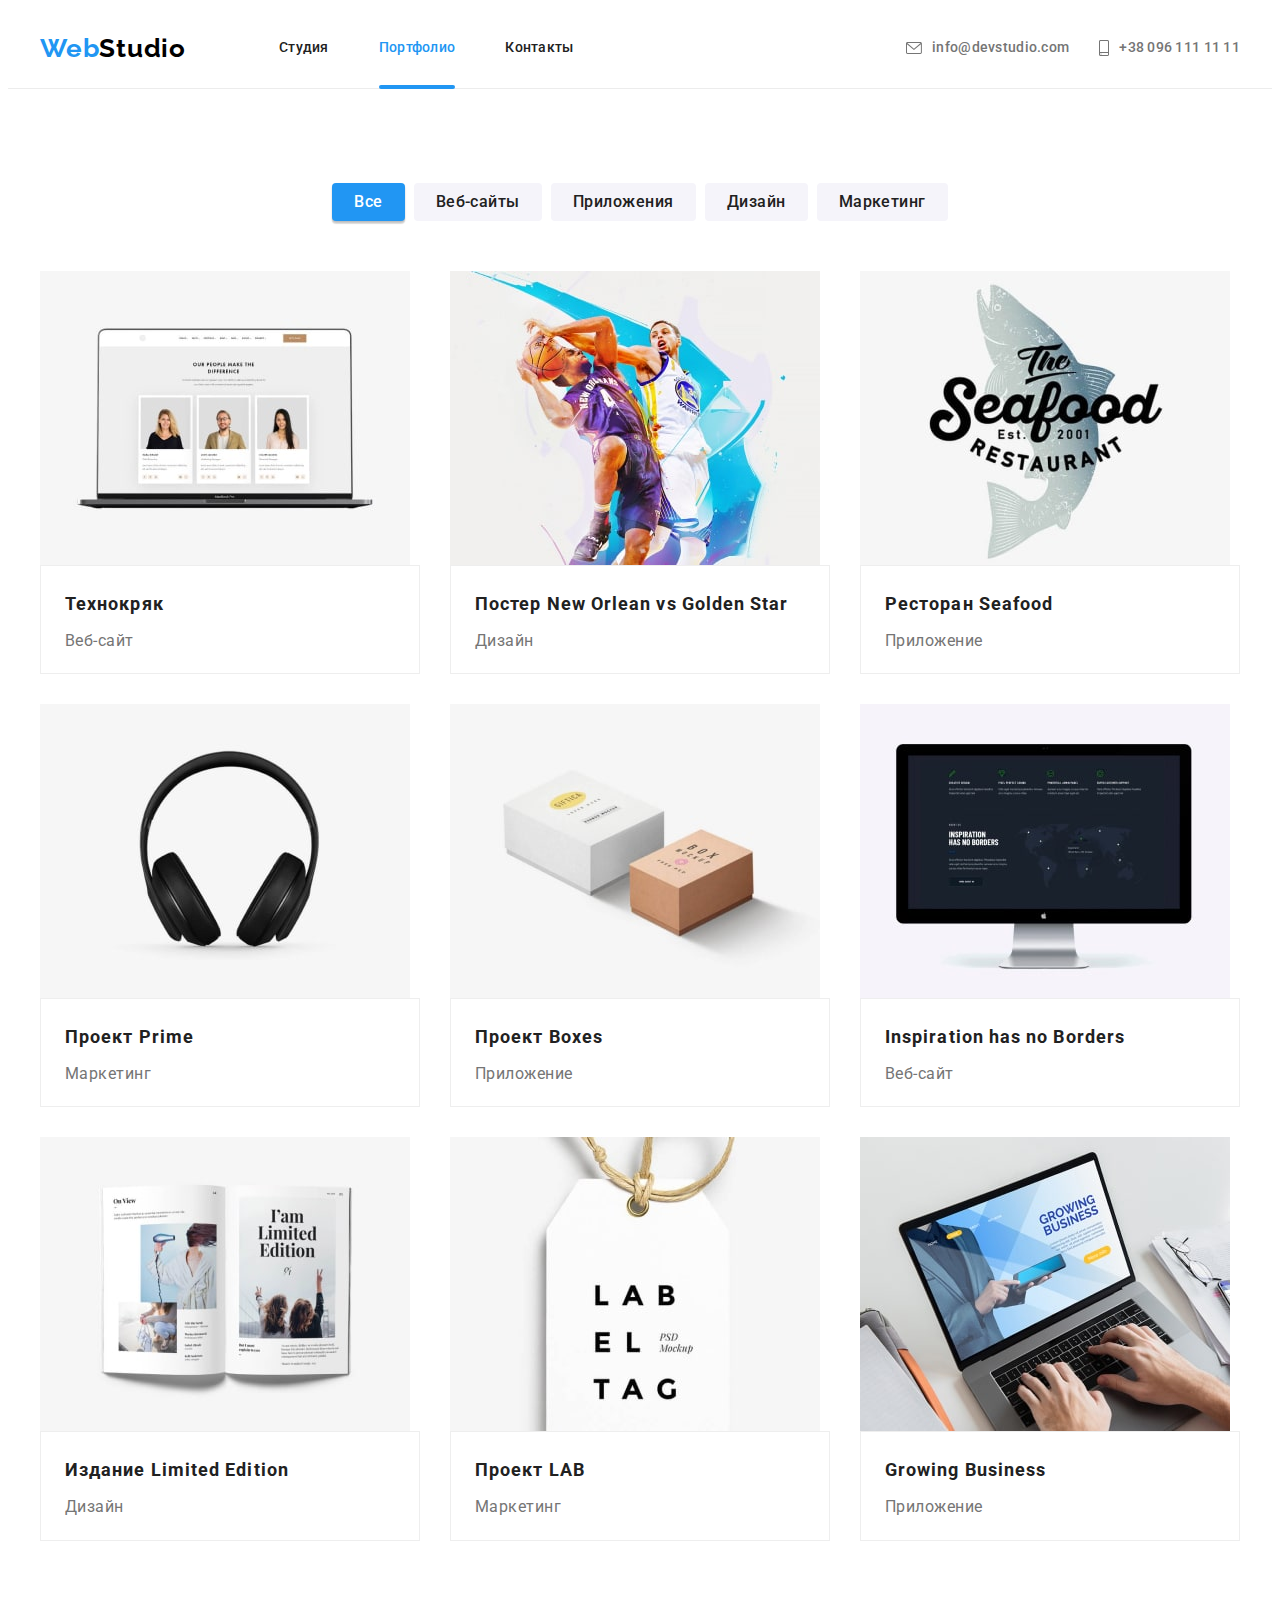
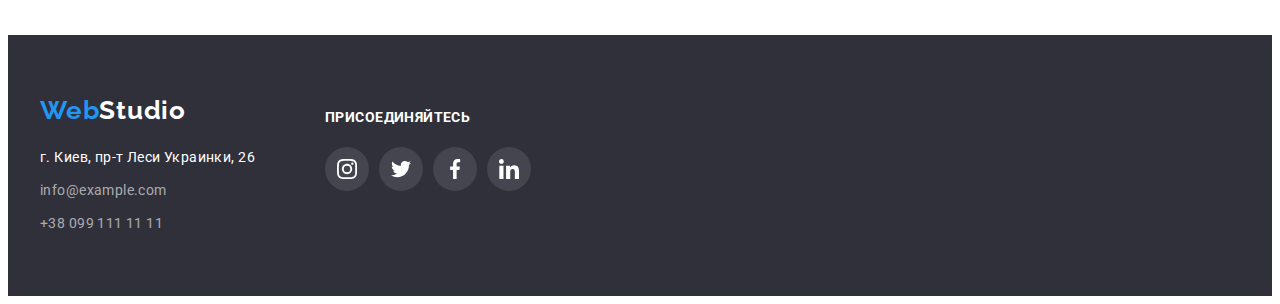
==== portfolio.html @ 21e42ee5 "Initial commit" ====
<!DOCTYPE html>
<html lang="ru">
  <head>
    <meta charset="UTF-8" />
    <meta http-equiv="X-UA-Compatible" content="IE=edge" />
    <meta name="viewport" content="width=device-width, initial-scale=1.0" />
    <title>WebStudio</title>
    <link
      rel="stylesheet"
      href="https://cdnjs.cloudflare.com/ajax/libs/modern-normalize/1.1.0/modern-normalize.min.css"
      integrity="sha512-wpPYUAdjBVSE4KJnH1VR1HeZfpl1ub8YT/NKx4PuQ5NmX2tKuGu6U/JRp5y+Y8XG2tV+wKQpNHVUX03MfMFn9Q=="
      crossorigin="anonymous"
      referrerpolicy="no-referrer"
    />
    <link rel="preconnect" href="https://fonts.googleapis.com" />
    <link rel="preconnect" href="https://fonts.gstatic.com" crossorigin />
    <link
      href="https://fonts.googleapis.com/css2?family=Raleway:wght@700&family=Roboto:wght@400;500;700;900&display=swap"
      rel="stylesheet"
    />
    <link rel="stylesheet" href="./css/styles.css" />
  </head>

  <body>
    <!-- Шапка сайта -->
    <header class="header">
      <div class="container main-nav">
        <a class="link logo" href="./index.html">Web<span class="header-logo-desc">Studio</span></a>
        <nav class="header-nav">
          <ul class="site-nav">
            <li class="list header-item">
              <a class="link header-link" href="./index.html">Студия</a>
            </li>
            <li class="list header-item">
              <a class="link header-link current" href="./portfolio.html">Портфолио</a>
            </li>
            <li class="list header-item">
              <a class="link header-link" href="">Контакты</a>
            </li>
          </ul>
        </nav>
        <ul class="list header-info">
          <li class="header-item">
            <a class="link info-link" href="mailto:info@devstudio.com"
              ><svg class="icon-contact" width="16" height="12">
                <use href="./images/icon.svg#icon-envelope"></use></svg
              >info@devstudio.com
            </a>
          </li>
          <li class="header-item">
            <a class="link info-link tel" href="tel:+380961111111"
              ><svg class="icon-contact" width="10" height="16">
                <use href="./images/icon.svg#icon-smartphone"></use></svg
              >+38 096 111 11 11</a
            >
          </li>
        </ul>
      </div>
    </header>

    <!--Список портфолио  -->
    <main class="main">
      <section class="main-section">
        <div class="container">
          <h1 class="visually-hidden">Наши роботы</h1>
          <ul class="list main-list">
            <li class="main-item"><button class="main-btn current" type="button">Все</button></li>
            <li class="main-item"><button class="main-btn" type="button">Веб-сайты</button></li>
            <li class="main-item"><button class="main-btn" type="button">Приложения</button></li>
            <li class="main-item"><button class="main-btn" type="button">Дизайн</button></li>
            <li class="main-item"><button class="main-btn" type="button">Маркетинг</button></li>
          </ul>

          <ul class="main-content-list">
            <li class="list main-content-item">
              <a class="link content-link" href="">
                <div class="content-top-wrap">
                  <img src="./images/portfolio1.jpg" alt="Технокряк" width="370" />
                  <p class="content-top-text">
                    Ресурс предлагает комплексные предложения с разным уровнем функционала и
                    сервисов. Все это позволит посетителю получить исчерпывающие сведения о компании
                    или частном лице.
                  </p>
                </div>
                <div class="content-wrap">
                  <h2 class="main-content-title">Технокряк</h2>
                  <p class="main-content-desc">Веб-сайт</p>
                </div></a
              >
            </li>
            <li class="list main-content-item">
              <a class="link content-link" href="">
                <div class="content-top-wrap">
                  <img
                    src="./images/portfolio2.jpg"
                    alt="Постер New Orlean vs Golden Star"
                    width="370"
                  />
                  <p class="content-top-text">
                    Ресурс предлагает комплексные предложения с разным уровнем функционала и
                    сервисов. Все это позволит посетителю получить исчерпывающие сведения о компании
                    или частном лице.
                  </p>
                </div>
                <div class="content-wrap">
                  <h2 class="main-content-title">
                    Постер <span lang="en">New Orlean vs Golden Star</span>
                  </h2>
                  <p class="main-content-desc">Дизайн</p>
                </div>
              </a>
            </li>
            <li class="list main-content-item">
              <a class="link content-link" href="">
                <div class="content-top-wrap">
                  <img src="./images/portfolio3.jpg" alt="Ресторан Seafood" width="370" />
                  <p class="content-top-text">
                    Ресурс предлагает комплексные предложения с разным уровнем функционала и
                    сервисов. Все это позволит посетителю получить исчерпывающие сведения о компании
                    или частном лице.
                  </p>
                </div>
                <div class="content-wrap">
                  <h2 class="main-content-title">Ресторан <span lang="en">Seafood</span></h2>
                  <p class="main-content-desc">Приложение</p>
                </div>
              </a>
            </li>
            <li class="list main-content-item">
              <a class="link content-link" href="">
                <div class="content-top-wrap">
                  <img src="./images/portfolio4.jpg" alt="Проект Prime" width="370" />
                  <p class="content-top-text">
                    Ресурс предлагает комплексные предложения с разным уровнем функционала и
                    сервисов. Все это позволит посетителю получить исчерпывающие сведения о компании
                    или частном лице.
                  </p>
                </div>
                <div class="content-wrap">
                  <h2 class="main-content-title">Проект <span lang="en">Prime</span></h2>
                  <p class="main-content-desc">Маркетинг</p>
                </div>
              </a>
            </li>
            <li class="list main-content-item">
              <a class="link content-link" href="">
                <div class="content-top-wrap">
                  <img src="./images/portfolio5.jpg" alt="Проект Boxes" width="370" />
                  <p class="content-top-text">
                    Ресурс предлагает комплексные предложения с разным уровнем функционала и
                    сервисов. Все это позволит посетителю получить исчерпывающие сведения о компании
                    или частном лице.
                  </p>
                </div>
                <div class="content-wrap">
                  <h2 class="main-content-title">Проект <span lang="en">Boxes</span></h2>
                  <p class="main-content-desc">Приложение</p>
                </div>
              </a>
            </li>
            <li class="list main-content-item">
              <a class="link content-link" href="">
                <div class="content-top-wrap">
                  <img src="./images/portfolio6.jpg" alt="Inspiration has no Borders" width="370" />
                  <p class="content-top-text">
                    Ресурс предлагает комплексные предложения с разным уровнем функционала и
                    сервисов. Все это позволит посетителю получить исчерпывающие сведения о компании
                    или частном лице.
                  </p>
                </div>
                <div class="content-wrap">
                  <h2 class="main-content-title">
                    <span lang="en">Inspiration has no Borders</span>
                  </h2>
                  <p class="main-content-desc">Веб-сайт</p>
                </div>
              </a>
            </li>
            <li class="list main-content-item">
              <a class="link content-link" href="">
                <div class="content-top-wrap">
                  <img src="./images/portfolio7.jpg" alt="Издание Limited Edition" width="370" />
                  <p class="content-top-text">
                    Ресурс предлагает комплексные предложения с разным уровнем функционала и
                    сервисов. Все это позволит посетителю получить исчерпывающие сведения о компании
                    или частном лице.
                  </p>
                </div>
                <div class="content-wrap">
                  <h2 class="main-content-title">Издание <span lang="en">Limited Edition</span></h2>
                  <p class="main-content-desc">Дизайн</p>
                </div>
              </a>
            </li>
            <li class="list main-content-item">
              <a class="link content-link" href="">
                <div class="content-top-wrap">
                  <img src="./images/portfolio8.jpg" alt="Проект LAB" width="370" />
                  <p class="content-top-text">
                    Ресурс предлагает комплексные предложения с разным уровнем функционала и
                    сервисов. Все это позволит посетителю получить исчерпывающие сведения о компании
                    или частном лице.
                  </p>
                </div>
                <div class="content-wrap">
                  <h2 class="main-content-title">Проект <span lang="en">LAB</span></h2>
                  <p class="main-content-desc">Маркетинг</p>
                </div>
              </a>
            </li>
            <li class="list main-content-item">
              <a class="link content-link" href="">
                <div class="content-top-wrap">
                  <img src="./images/portfolio9.jpg" alt="Growing Business" width="370" />
                  <p class="content-top-text">
                    Ресурс предлагает комплексные предложения с разным уровнем функционала и
                    сервисов. Все это позволит посетителю получить исчерпывающие сведения о компании
                    или частном лице.
                  </p>
                </div>
                <div class="content-wrap">
                  <h2 class="main-content-title"><span lang="en">Growing Business</span></h2>
                  <p class="main-content-desc">Приложение</p>
                </div>
              </a>
            </li>
          </ul>
        </div>
      </section>
    </main>

    <!-- Підвал сайта -->
    <footer class="footer">
      <div class="container">
        <div class="footer-address-block">
          <a class="link footer-logo logo" href="./index.html"
            >Web<span class="footer-logo-dsc">Studio</span></a
          >
          <address class="footer-address">
            <ul class="list footer-address-list">
              <li class="list footer-address-item footer-item">
                <a
                  class="link footer-address-link"
                  href="https://goo.gl/maps/ybXtjSqPj97G9J9u8"
                  target="_blank"
                  rel="noopener noreferrer"
                >
                  г. Киев, пр-т Леси Украинки, 26
                </a>
              </li>
              <li class="list address-info-list footer-item">
                <a class="link footer-info-link" href="mailto:info@example.com">info@example.com</a>
              </li>
              <li class="list address-info-list footer-item">
                <a class="link footer-info-link" href="tel:+380991111111">+38 099 111 11 11</a>
              </li>
            </ul>
          </address>
        </div>
        <div class="footer-soc-link">
          <h3 class="soc-link-title">присоединяйтесь</h3>
          <ul class="list soc-link-list">
            <li class="soc-link-item">
              <a class="link soc-link" href=""
                ><svg class="icon-soc-link" width="20" height="20">
                  <use href="./images/icon.svg#icon-instagram"></use></svg
              ></a>
            </li>
            <li class="soc-link-item">
              <a class="link soc-link" href=""
                ><svg class="icon-soc-link" width="20" height="20">
                  <use href="./images/icon.svg#icon-twitter"></use></svg
              ></a>
            </li>
            <li class="soc-link-item">
              <a class="link soc-link" href=""
                ><svg class="icon-soc-link" width="20" height="20">
                  <use href="./images/icon.svg#icon-facebook"></use></svg
              ></a>
            </li>
            <li class="soc-link-item">
              <a class="link soc-link" href=""
                ><svg class="icon-soc-link" width="20" height="20">
                  <use href="./images/icon.svg#icon-linkedin"></use></svg
              ></a>
            </li>
          </ul>
        </div>
      </div>
    </footer>
  </body>
</html>
---- css/styles.css ----
/* цвет основного текста  #212121 */
/* вторичный цвет  #757575 */
/* белый #ffffff */
/* акцент #2196F3 */
/* верх лого  #000000;*/
/* почта, тел в футтер rgba(255, 255, 255, 0.6); */
/* вторичный цвет фона  #F5F4FA  */

:root {
  --primary-text-color: #757575;
  --title-text-color: #212121;
  --accent-color: #2196f3;
  --second-title-color: #ffffff;
  --card-set-gap: 30px;
  --padding-portfolio: 24px;
  --padding-section: 94px;
  --social-link-fill: #afb1b8;
  --typical-duration: 250ms;
  --typical-timing-function: cubic-bezier(0.4, 0, 0.2, 1);
}
p,
h1,
h2,
h3,
h4,
h5,
h6 {
  margin: 0;
}
ul {
  margin: 0;
  padding-left: 0;
}
img {
  display: block;
  max-width: 100%;
  height: auto;
}

body {
  font-family: 'Roboto', sans-serif;
  color: var(--primary-text-color);
  background-color: #ffffff;
}
.container {
  width: 1200px;
  margin-left: auto;
  margin-right: auto;
  padding-left: 15px;
  padding-right: 15px;
}

.visually-hidden {
  position: absolute;
  white-space: nowrap;
  width: 1px;
  height: 1px;
  overflow: hidden;
  border: 0;
  padding: 0;
  clip: rect(0 0 0 0);
  clip-path: inset(50%);
  margin: -1px;
}
.list {
  list-style: none;
}
.link {
  text-decoration: none;
}

.hero-section,
.footer {
  background-color: #2f303a;
}
.work-title,
.team-title {
  color: var(--title-text-color);
}
/* Header */
.logo {
  font-family: 'Raleway', sans-serif;
  font-style: normal;
  font-weight: 700;
  font-size: 26px;
  line-height: 1.19;
  letter-spacing: 0.03em;
  color: var(--accent-color);
}
.header-logo-desc {
  color: #000000;
}
.header {
  border-bottom: 1px solid #ececec;
}

.main-nav {
  display: flex;
  align-items: center;
}
.header-link {
  display: block;
  padding-top: 32px;
  padding-bottom: 32px;
  color: var(--title-text-color);
  font-weight: 500;
  font-size: 14px;
  line-height: 1.14;
  letter-spacing: 0.02em;
  position: relative;
}
.site-nav {
  display: flex;
  margin-left: 93px;
  transition: var(--typical-duration) var(--typical-timing-function);
}

.site-nav .header-item + .header-item {
  margin-left: 50px;
}

.site-nav .header-link.current {
  color: var(--accent-color);
}
.site-nav .header-link.current::after {
  content: '';
  position: absolute;
  width: 100%;
  height: 4px;
  background-color: var(--accent-color);
  border-radius: 2px;
  left: 0;
  bottom: -1px;
}
.header-info {
  display: flex;
  margin-left: auto;
}
.info-link {
  display: block;
  padding-top: 32px;
  padding-bottom: 32px;
  font-style: normal;
  font-weight: 500;
  font-size: 14px;
  line-height: 1.14;
  letter-spacing: 0.02em;
  color: var(--primary-text-color);
  display: flex;
  align-items: center;
  fill: currentColor;
  transition: var(--typical-duration) var(--typical-timing-function);
}
.icon-contact {
  margin-right: 10px;
}
.tel {
  margin-left: 30px;
}

.site-nav .link:hover,
.site-nav .link:focus,
.info-link:hover,
.info-link:focus {
  color: var(--accent-color);
}
/* Hero */
.hero {
  text-align: center;
}

.hero-section {
  padding-top: 200px;
  padding-bottom: 200px;
  max-width: 1600px;
  height: 600px;
  margin-left: auto;
  margin-right: auto;
  background-image: linear-gradient(to right, rgba(47, 48, 58, 0.4), rgba(47, 48, 58, 0.4)),
    url('../images/hero.jpg');
  background-repeat: no-repeat;
  background-position: center;
}
.hero-title {
  font-weight: 900;
  font-size: 44px;
  line-height: 1.36;
  text-align: center;
  letter-spacing: 0.06em;
  text-transform: uppercase;
  color: var(--second-title-color);
  margin-bottom: 30px;
}
.hero-btn {
  font-family: 'Roboto', sans-serif;
  font-style: normal;
  font-weight: 700;
  font-size: 16px;
  line-height: 1.88;
  display: flex;
  text-align: center;
  letter-spacing: 0.06em;
  color: var(--second-title-color);
  background-color: var(--accent-color);
  display: inline-block;
  cursor: pointer;
  padding: 10px 32px;
  box-shadow: 0px 4px 4px rgba(0, 0, 0, 0.15);
  border-radius: 4px;
  border: none;
  transition: var(--typical-duration) var(--typical-timing-function);
}
.hero-btn:hover,
.hero-btn:focus {
  background-color: #188ce8;
}
/* Преимущества */
.benefits {
  padding-top: var(--padding-section);
  padding-bottom: var(--padding-section);
}
.benefits-list {
  display: flex;
}
.benefits-item {
  flex-basis: calc(100% / 4 - 30px);
}
.benefits-list .benefits-item + .benefits-item {
  margin-left: 30px;
}
.thumb {
  width: 270px;
  height: 120px;
  background: #f5f4fa;
  border-radius: 4px;
  margin-bottom: 30px;
  display: flex;
  align-items: center;
  justify-content: center;
}

.benefits-caption {
  font-size: 14px;
  line-height: 1.14;
  letter-spacing: 0.03em;
  text-transform: uppercase;
  color: var(--title-text-color);
  text-align: left;
}
.benefits-desc {
  font-size: 14px;
  line-height: 1.71;
  letter-spacing: 0.03em;
  text-align: left;
  margin-top: 10px;
}
/* Чем мы занимаемся */
.work {
  display: flex;
  padding-bottom: var(--padding-section);
}

.work-title {
  font-size: 36px;
  line-height: 1.17;
  text-align: center;
  letter-spacing: 0.03em;
  padding-bottom: 50px;
}
.work-list {
  display: flex;
}
.work-item {
  position: relative;
}
.work-top-text {
  font-weight: 700;
  font-size: 14px;
  line-height: 1.14;
  text-align: center;
  letter-spacing: 0.03em;
  text-transform: uppercase;
  color: var(--second-title-color);
  background-color: rgba(47, 48, 58, 0.8);
  position: absolute;
  bottom: 0;
  right: 0;
  width: 100%;
  height: 70px;
  display: flex;
  align-items: center;
  justify-content: center;
  padding-top: 27px;
  padding-bottom: 27px;
}
.work-list .work-item + .work-item {
  margin-left: 30px;
}

/* Наша команда  */
.team {
  background-color: #f5f4fa;
  padding-top: var(--padding-section);
  padding-bottom: var(--padding-section);
}

.team-title {
  font-size: 36px;
  line-height: 1.17;
  text-align: center;
  letter-spacing: 0.03em;
  margin-bottom: 50px;
}
.team-list {
  display: flex;
}
.team-item {
  background-color: #ffffff;
  box-shadow: 0px 1px 3px rgba(0, 0, 0, 0.12), 0px 1px 1px rgba(0, 0, 0, 0.14),
    0px 2px 1px rgba(0, 0, 0, 0.2);
  border-radius: 0px 0px 4px 4px;
}
.team-list .team-item + .team-item {
  margin-left: 30px;
}
.team-wrap {
  padding-top: 30px;
  padding-bottom: 30px;
}
.team-caption {
  font-weight: 500;
  font-size: 16px;
  line-height: 1.19;
  text-align: center;
  letter-spacing: 0.03em;
  color: var(--title-text-color);
}
.team-desc {
  font-size: 16px;
  line-height: 1.19;
  text-align: center;
  letter-spacing: 0.03em;
  margin-top: 10px;
  margin-bottom: 16px;
}
.team-soc {
  display: flex;
  margin-left: 32px;
}
.teeam-soc-list {
  display: flex;
  justify-content: center;
}
.team-soc-item {
  width: 44px;
  height: 44px;
}

.team-soc-item:not(:last-child) {
  margin-right: 10px;
}
.team-soc-link {
  width: 100%;
  height: 100%;
  border-radius: 50%;
  display: flex;
  align-items: center;
  justify-content: center;
  fill: #afb1b8;
  transition: var(--typical-duration) var(--typical-timing-function);
}

.team-soc-link:hover,
.team-soc-link:focus {
  background-color: var(--accent-color);
  fill: var(--second-title-color);
}

/* Постоянные клиенты */
.client {
  padding-top: var(--padding-section);
  padding-bottom: var(--padding-section);
}
.client-title {
  font-size: 36px;
  line-height: 1.17;
  text-align: center;
  letter-spacing: 0.03em;
  margin-bottom: 50px;

  color: #212121;
}
.client-list {
  display: flex;
  justify-content: center;
}
.client-item {
  display: flex;
}
.client-item:not(:last-child) {
  margin-right: 30px;
}
.client-link {
  display: flex;
  width: 170px;
  height: 92px;
  border: 1px solid #afb1b8;
  border-radius: 4px;
  box-sizing: border-box;
  fill: var(--social-link-fill);
  align-items: center;
  justify-content: center;
  transition: var(--typical-duration) var(--typical-timing-function);
}
.client-link:hover,
.client-link:focus {
  border-color: var(--accent-color);
  fill: var(--accent-color);
  outline: none;
}

/* Footer */
.footer .container {
  display: flex;
}
.footer {
  padding-top: 60px;
  padding-bottom: 60px;
}
.footer-logo {
  display: block;
  margin-bottom: 20px;
}
.footer-logo-dsc {
  color: var(--second-title-color);
}
.footer-address-list .footer-item + .footer-item {
  margin-top: 9px;
}
.footer-address-link {
  font-style: normal;
  font-weight: 400;
  font-size: 14px;
  line-height: 1.71;
  letter-spacing: 0.03em;
  color: var(--second-title-color);
  transition: var(--typical-duration) var(--typical-timing-function);
}
.footer-info-link {
  font-style: normal;
  font-size: 14px;
  line-height: 1.71;
  letter-spacing: 0.03em;
  color: rgba(255, 255, 255, 0.6);
  transition: var(--typical-duration) var(--typical-timing-function);
}
.footer-address-link:hover,
.footer-address-link:focus,
.footer-info-link:hover,
.footer-info-link:focus {
  color: var(--accent-color);
}
.footer-soc-link {
  margin-left: 70px;
  margin-top: 12px;
}
.soc-link-title {
  font-size: 14px;
  line-height: 1.45;
  letter-spacing: 0.03em;
  text-transform: uppercase;

  color: #ffffff;
  margin-bottom: 20px;
}
.soc-link-list {
  display: flex;
  justify-content: center;
}
.soc-link-item {
  width: 44px;
  height: 44px;
}

.soc-link-item:not(:last-child) {
  margin-right: 10px;
}
.soc-link {
  width: 100%;
  height: 100%;
  background-color: rgba(255, 255, 255, 0.1);
  border-radius: 50%;
  display: flex;
  align-items: center;
  justify-content: center;
  fill: #ffffff;
  transition: var(--typical-duration) var(--typical-timing-function);
}

.soc-link:hover,
.soc-link:focus {
  background-color: var(--accent-color);
}

/* Modal */
.backdrop {
  position: fixed;
  top: 0;
  width: 100%;
  height: 100%;
  background-color: rgba(0, 0, 0, 0.2);
  transition: opacity var(--typical-duration), visibility var(--typical-duration);
}

.modal {
  width: 528px;
  min-height: 581px;
  background-color: #ffffff;
  box-shadow: 0px 1px 3px rgba(0, 0, 0, 0.12), 0px 1px 1px rgba(0, 0, 0, 0.14),
    0px 2px 1px rgba(0, 0, 0, 0.2);
  border-radius: 4px;
  position: absolute;
  top: 50%;
  left: 50%;
  transform: translate(-50%, -50%) scaleY(1);
  transition: transform var(--typical-duration) var(--typical-timing-function);
}
.backdrop.is-hidden .modal {
  transform: translate(-50%, -50%) scaleY(0);
}
.modal-close-button {
  border: 1px solid rgba(0, 0, 0, 0.1);
  width: 30px;
  height: 30px;
  border-radius: 50%;
  background-color: transparent;
  display: flex;
  align-items: center;
  justify-content: center;
  padding: 0px;
  position: absolute;
  top: 8px;
  right: 8px;
  cursor: pointer;
}
.is-hidden {
  visibility: hidden;
  opacity: 0;
  pointer-events: none;
}
/* Portfolio */
.main-section {
  padding-bottom: var(--padding-section);
  padding-top: var(--padding-section);
}
.main-list {
  display: flex;
  justify-content: center;
  margin-bottom: 50px;
}
.main-list .main-item + .main-item {
  margin-left: 9px;
}
.main-btn {
  padding: 6px 22px;
  border-radius: 4px;
  border: 0;
  font-family: 'Roboto', sans-serif;
  font-weight: 500;
  font-size: 16px;
  line-height: 1.6;
  text-align: center;
  letter-spacing: 0.03em;
  color: var(--title-text-color);
  background-color: #f5f4fa;
  cursor: pointer;
  transition: var(--typical-duration) var(--typical-timing-function);
}
.main-btn:hover,
.main-btn:focus,
.main-btn.current {
  color: var(--second-title-color);
  background-color: var(--accent-color);
  box-shadow: 0px 3px 1px rgba(0, 0, 0, 0.1), 0px 1px 2px rgba(0, 0, 0, 0.08),
    0px 2px 2px rgba(0, 0, 0, 0.12);
}
.main-content-list {
  display: flex;
  flex-wrap: wrap;
  margin-left: -30px;
  margin-bottom: -30px;
}

.content-top-wrap {
  position: relative;
  overflow: hidden;
}
.content-top-text {
  position: absolute;
  top: 0;
  left: 0;
  font-weight: 400;
  font-size: 18px;
  line-height: 1.56;
  letter-spacing: 0.03em;
  background-color: rgba(33, 150, 243, 0.9);
  color: var(--second-title-color);
  padding: 63px 24px;
  height: 100%;
  transform: translateY(101%);
  transition: transform var(--typical-duration) var(--typical-timing-function);
}

.content-wrap {
  padding-top: 20px;
  padding-left: var(--padding-portfolio);
  padding-right: var(--padding-portfolio);
  padding-bottom: 17px;
  border: 1px solid #eeeeee;
}
.main-content-item {
  width: calc(100% / 3 - 30px);
  margin-left: 30px;
  margin-bottom: 30px;
  transition: var(--typical-duration) var(--typical-timing-function);
}
.main-content-item:hover,
.main-content-item:focus {
  box-shadow: 0px 1px 1px rgba(0, 0, 0, 0.12), 0px 4px 4px rgba(0, 0, 0, 0.06),
    1px 4px 6px rgba(0, 0, 0, 0.16);
}
.main-content-item:hover .content-top-text {
  transform: translateY(0%);
}

.main-content-title {
  font-size: 18px;
  line-height: 2;
  letter-spacing: 0.06em;
  color: var(--title-text-color);
}
.main-content-desc {
  font-size: 16px;
  line-height: 1.9;
  letter-spacing: 0.03em;
  color: var(--primary-text-color);
  margin-top: 4px;
}
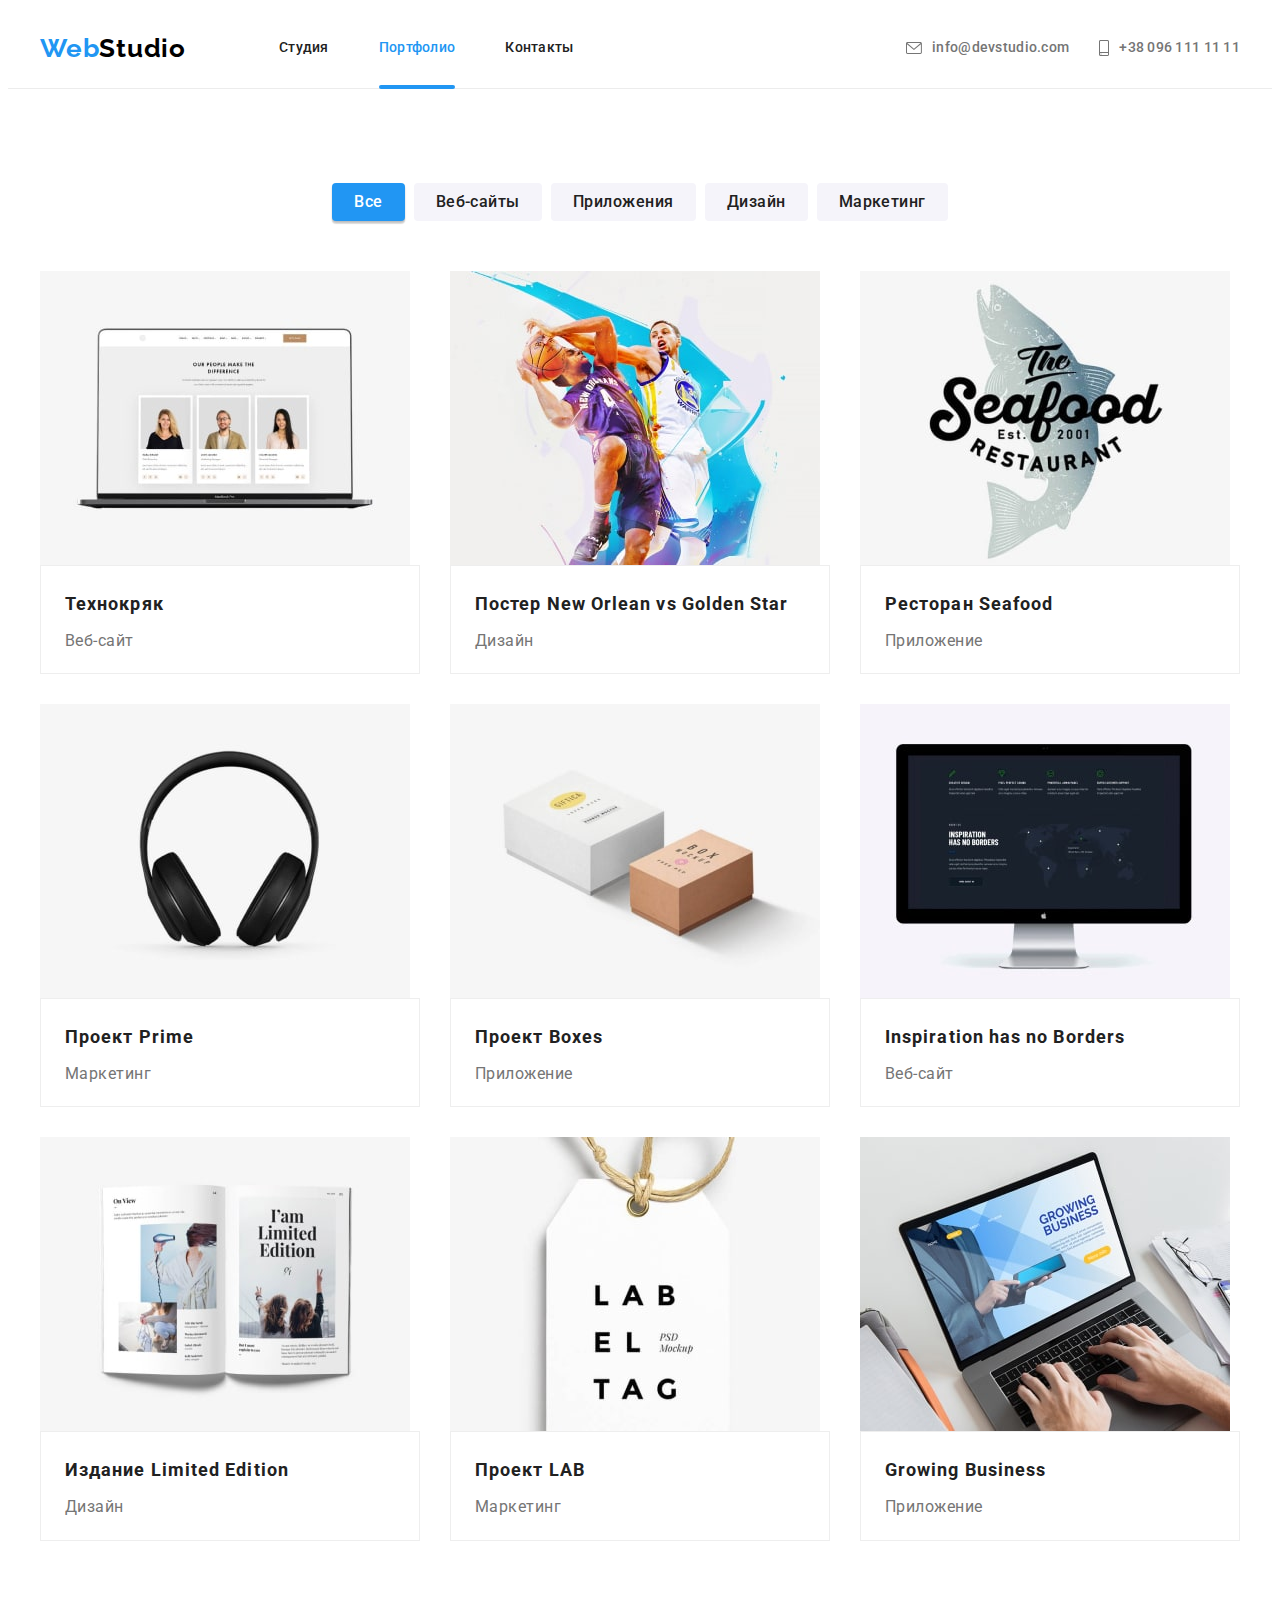
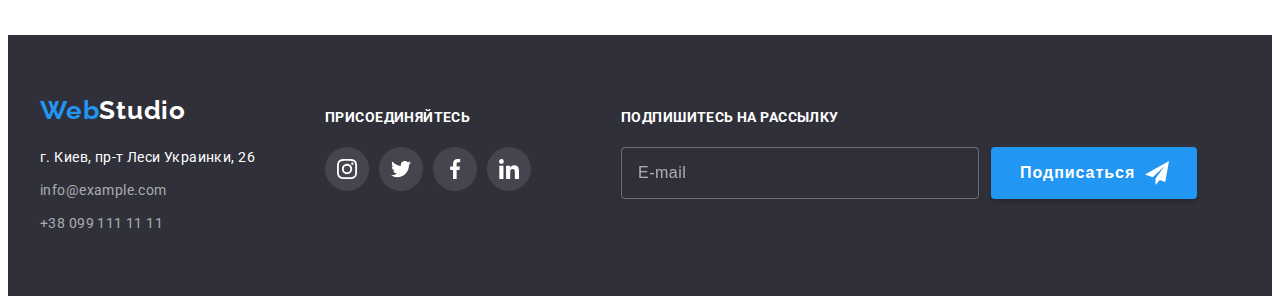
==== commit f0b95882: "Final Project" ====
--- a/portfolio.html
+++ b/portfolio.html
@@ -286,6 +286,26 @@
             </li>
           </ul>
         </div>
+        <div class="footer-form">
+          <h3 class="footer-form-title">Подпишитесь на рассылку</h3>
+          <form class="form">
+            <label class="footer-form-lable">
+              <input
+                type="email"
+                name="email"
+                placeholder="E-mail"
+                required
+                class="footer-form-input"
+              />
+            </label>
+            <button type="submit" class="footer-form-button">
+              Подписаться
+              <svg class="icon-footer-form" width="24px" height="24px">
+                <use href="./images/icon.svg#icon-send"></use>
+              </svg>
+            </button>
+          </form>
+        </div>
       </div>
     </footer>
   </body>
--- a/css/styles.css
+++ b/css/styles.css
@@ -36,6 +36,9 @@
   max-width: 100%;
   height: auto;
 }
+textarea {
+  resize: none;
+}
 
 body {
   font-family: 'Roboto', sans-serif;
@@ -501,6 +504,82 @@
 .soc-link:focus {
   background-color: var(--accent-color);
 }
+.form {
+  display: flex;
+}
+.footer-form {
+  margin-left: 90px;
+  margin-top: 12px;
+}
+.footer-form-title {
+  font-size: 14px;
+  line-height: 1.45;
+  letter-spacing: 0.03em;
+  text-transform: uppercase;
+
+  color: var(--second-title-color);
+  margin-bottom: 20px;
+}
+.footer-form-input {
+  width: 358px;
+  border: 1px solid rgba(255, 255, 255, 0.3);
+  filter: drop-shadow(0px 4px 4px rgba(0, 0, 0, 0.15));
+  border-radius: 4px;
+  background-color: transparent;
+  padding-top: 15px;
+  padding-bottom: 15px;
+  padding-right: 16px;
+  padding-left: 16px;
+  box-sizing: border-box;
+  font-weight: 400;
+  font-size: 16px;
+  line-height: 1.25;
+  color: rgba(255, 255, 255, 0.6);
+  margin-right: 12px;
+}
+.footer-form-input::placeholder {
+  font-weight: 400;
+  font-size: 16px;
+  line-height: 1.25;
+  display: flex;
+  align-items: center;
+  letter-spacing: 0.03em;
+
+  color: rgba(255, 255, 255, 0.6);
+}
+.footer-form-button {
+  background-color: var(--accent-color);
+  box-shadow: 0px 4px 4px rgba(0, 0, 0, 0.15);
+  border-radius: 4px;
+  font-weight: 700;
+  font-size: 16px;
+  line-height: 1.88;
+
+  display: flex;
+  align-items: center;
+  text-align: center;
+  letter-spacing: 0.06em;
+
+  color: var(--second-title-color);
+  padding-top: 10px;
+  padding-bottom: 10px;
+  padding-left: 29px;
+  padding-right: 28px;
+  display: flex;
+  align-items: center;
+  text-align: center;
+  border: none;
+  cursor: pointer;
+
+  transition: var(--typical-duration) var(--typical-timing-function);
+}
+.footer-form-button:hover,
+.footer-form-button:focus {
+  background-color: #188ce8;
+}
+.icon-footer-form {
+  margin-left: 10px;
+}
 
 /* Modal */
 .backdrop {
@@ -515,6 +594,7 @@
 .modal {
   width: 528px;
   min-height: 581px;
+  padding: 40px;
   background-color: #ffffff;
   box-shadow: 0px 1px 3px rgba(0, 0, 0, 0.12), 0px 1px 1px rgba(0, 0, 0, 0.14),
     0px 2px 1px rgba(0, 0, 0, 0.2);
@@ -547,6 +627,139 @@
   visibility: hidden;
   opacity: 0;
   pointer-events: none;
+}
+.modal-desc {
+  font-weight: 700;
+  font-size: 20px;
+  line-height: 1.15;
+  text-align: center;
+  letter-spacing: 0.03em;
+  color: var(--title-text-color);
+  margin-bottom: 12px;
+}
+.modal-lable-container {
+  margin-bottom: 10px;
+}
+.modal-form-label {
+  font-weight: 400;
+  font-size: 12px;
+  line-height: 1.17;
+  letter-spacing: 0.01em;
+  margin-bottom: 4px;
+
+  color: var(--primary-text-color);
+}
+.modal-input-container {
+  position: relative;
+  transition: fill var(--typical-duration) var(--typical-timing-function);
+}
+.modal-input-container:focus-within {
+  fill: var(--accent-color);
+  border-color: var(--accent-color);
+}
+.modal-form-input:focus-within,
+.modal-comment-textarea:focus-within {
+  outline: none;
+}
+.modal-form-input {
+  width: 100%;
+  height: 40px;
+  border: 1px solid rgba(33, 33, 33, 0.2);
+  border-radius: 4px;
+  background-color: transparent;
+  padding-left: 42px;
+}
+.icon-modal-form {
+  position: absolute;
+  top: 50%;
+  left: 12px;
+  transform: translateY(-50%);
+}
+.modal-comment-form {
+  margin-bottom: 20px;
+}
+.modal-comment-textarea {
+  width: 100%;
+  height: 120px;
+  border: 1px solid rgba(33, 33, 33, 0.2);
+  border-radius: 4px;
+  padding: 16px 12px;
+}
+.modal-comment-textarea::placeholder {
+  font-weight: 400;
+  font-size: 12px;
+  line-height: 1.17;
+  letter-spacing: 0.01em;
+
+  color: rgba(117, 117, 117, 0.5);
+}
+.modal-comment-textarea:hover,
+.modal-comment-textarea:focus,
+.modal-form-input:hover,
+.modal-form-input:focus {
+  border: 1px solid var(--accent-color);
+}
+.modal-form-input:hover + .icon-modal-form,
+.modal-form-input:focus + .icon-modal-form {
+  fill: var(--accent-color);
+}
+.modal-check-container {
+  margin-bottom: 30px;
+}
+.modal-check-label {
+  display: flex;
+  justify-content: center;
+  align-items: center;
+  font-weight: 400;
+  font-size: 14px;
+  line-height: 1.71;
+  letter-spacing: 0.03em;
+
+  color: var(--primary-text-color);
+}
+.modal-check-icon {
+  display: flex;
+  width: 16px;
+  height: 15px;
+  align-items: center;
+  justify-content: center;
+  margin-right: 7px;
+  border: 2px solid #212121;
+  border-radius: 2px;
+}
+.modal-check-desc {
+  text-decoration-line: underline;
+  color: var(--accent-color);
+}
+
+.modal-checkbox-form:checked + .modal-check-label > .modal-check-icon {
+  background-color: var(--accent-color);
+  border: none;
+}
+.send-form-btn {
+  font-weight: 700;
+  font-size: 16px;
+  line-height: 1.88;
+
+  display: flex;
+  align-items: center;
+  text-align: center;
+  letter-spacing: 0.06em;
+  padding: 10px 56px;
+
+  color: var(--second-title-color);
+  background: var(--accent-color);
+  box-shadow: 0px 4px 4px rgba(0, 0, 0, 0.15);
+  border-radius: 4px;
+  border: none;
+  margin-left: auto;
+  margin-right: auto;
+  cursor: pointer;
+  transition: background-color var(--typical-duration) var(--typical-timing-function);
+}
+.send-form-btn:hover,
+.send-form-btn:focus {
+  background-color: #188ce8;
 }
 /* Portfolio */
 .main-section {
